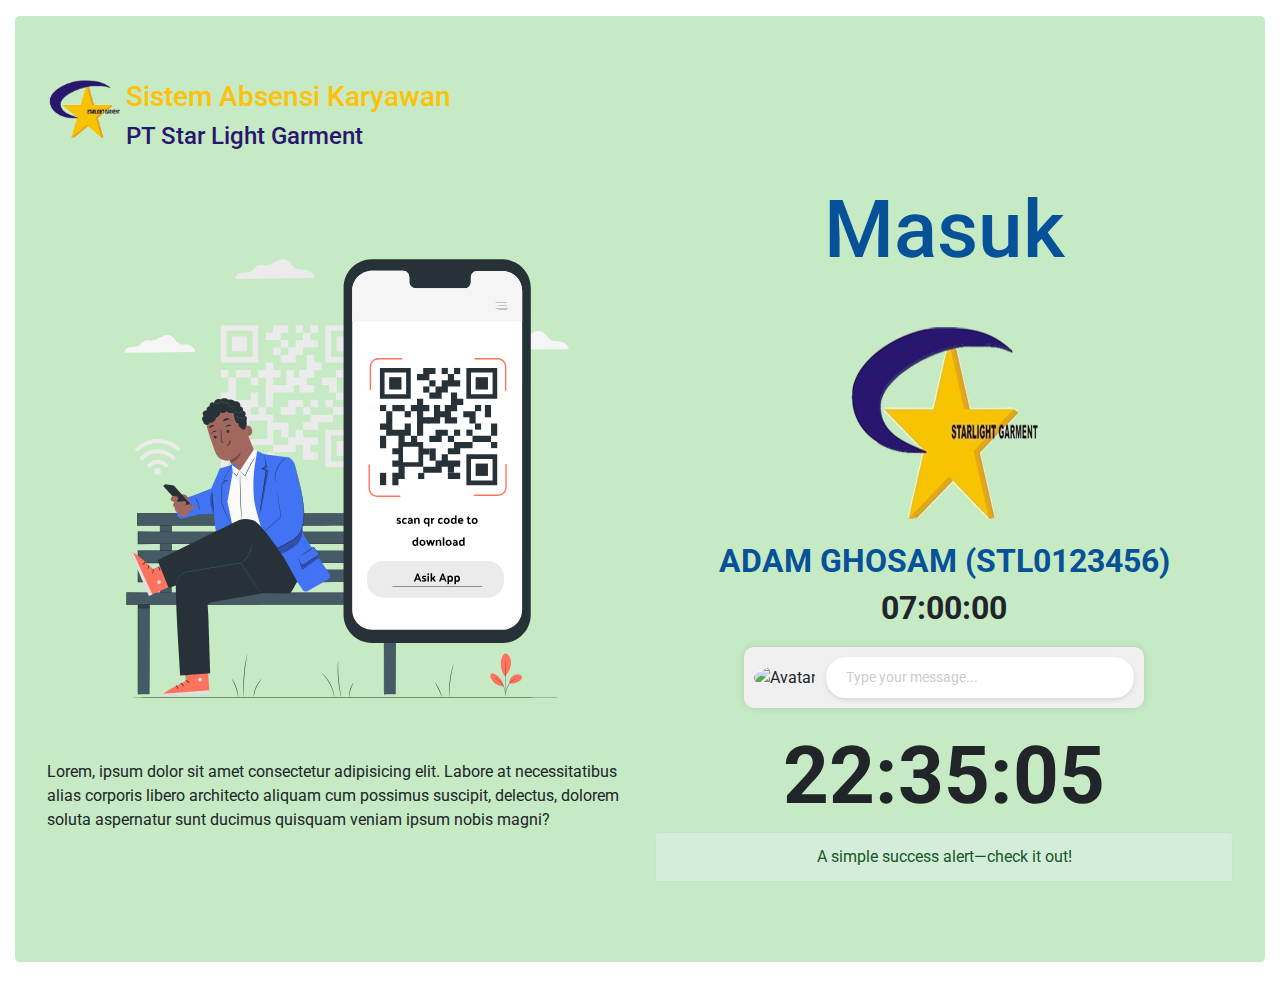
==== masuk.html @ 3e0e71f2 "tambah" ====
<!doctype html>
<html lang="en">
  <head>
    <!-- Required meta tags -->
    <meta charset="utf-8">
    <meta name="viewport" content="width=device-width, initial-scale=1, shrink-to-fit=no">

    <!-- Bootstrap CSS -->
    <link rel="stylesheet" href="assets/bootstrap/css/bootstrap.min.css" integrity="sha384-xOolHFLEh07PJGoPkLv1IbcEPTNtaed2xpHsD9ESMhqIYd0nLMwNLD69Npy4HI+N" crossorigin="anonymous">
    <link rel="stylesheet" href="style.css">
    <link href="https://fonts.googleapis.com/css2?family=Roboto:wght@400;500;700&display=swap" rel="stylesheet">

    <title>Absen-Masuk</title>
  </head>
  <body>
    <div class="container-fluid">
      <div class="jumbotron mt-3 bg-cus">
        <div class="media">
          <img src="assets/bootstrap/images/logo.png" width="75" height="60" class="d-inline-block align-top" alt="">
          <div class="media-body ml-1">
            <h3 class="mt-0 text-warning">Sistem Absensi Karyawan</h3>
            <h4 class="mt-0 pt-color">PT Star Light Garment</h4>
          </div>
        </div>
        <div class="row mt-4">
          <div class="col-md-6 mt-0">
            
            <img src="assets/bootstrap/images/vector.svg" width="100%" class="rounded float-left mt-0" alt="...">
            <p>Lorem, ipsum dolor sit amet consectetur adipisicing elit. Labore at necessitatibus alias corporis libero architecto aliquam cum possimus suscipit, delectus, dolorem soluta aspernatur sunt ducimus quisquam veniam ipsum nobis magni?</p>
          </div>
          <div class="col-md-6 text-center">
            <h1 class="masuk mb-5 mt-0">Masuk</h1>
            
            <img src="assets/bootstrap/images/logo.png" width="200" height="200" class="rounded" alt="">
            <h2 class="font-weight-bold text-cus uper mt-3">Adam Ghosam (STL0123456)</h2>
            <h2 class="font-weight-bold">07:00:00</h2>
        

            

            <div class="chat-container">
                <div class="chat-message">
                    <div class="avatar">
                        <img src="avatar.png" alt="Avatar">
                    </div>
                    <div class="message">
                        <input type="text" class="input-rounded" placeholder="Type your message...">
                    </div>
                </div>
            </div>
            
           
            <h1 class="font-weight-bold fsize clock" id="clock"></h1>

            <div class="alert alert-success" role="alert">
              A simple success alert—check it out!
            </div>
          </div>
        </div>
      </div>
    </div>

    <!-- Optional JavaScript; choose one of the two! -->
    <!-- Option 1: jQuery and Bootstrap Bundle (includes Popper) -->
    <script src="assets/bootstrap/js/bootstrap.bundle.min.js" integrity="sha384-DfXdz2htPH0lsSSs5nCTpuj/zy4C+OGpamoFVy38MVBnE+IbbVYUew+OrCXaRkfj" crossorigin="anonymous"></script>
    <script src="https://cdn.jsdelivr.net/npm/jquery@3.5.1/dist/jquery.slim.min.js" integrity="sha384-DfXdz2htPH0lsSSs5nCTpuj/zy4C+OGpamoFVy38MVBnE+IbbVYUew+OrCXaRkfj" crossorigin="anonymous"></script>
    <script src="assets/bootstrap/js/jam.js"></script>
</body>
</html>
---- style.css ----
.uper{
    text-transform: uppercase;

}
.bg-cus{
    background-color: #C5EAC4;
}
.text-cus{
    color: #065197;
}
.pt-color{
    color: #29166F;
}
.fsize {
    font-size: 5rem; /* Large font size */
  }
.masuk{
    text-align: center;
    font-size: 5rem;
    margin-top: 60px;
    margin-bottom: 10px;
    color: #065197;
}


body, .form-label, .btn {
    font-family: 'Roboto', sans-serif;
  }

  .input-container {
    position: relative;
    width: 300px; /* Lebar input container */
    margin-bottom: 20px; /* Jarak antar input */
}

.chat-container {
    width: 100%;
    max-width: 400px; /* Lebar maksimum chat container */
    margin: 20px auto; /* Margin atas bawah 20px, otomatis di tengah */
    padding: 10px;
    background-color: #f0f0f0; /* Warna latar belakang chat container */
    border-radius: 10px;
    box-shadow: 0 0 10px rgba(0, 0, 0, 0.1); /* Shadow untuk efek elevasi */
}

.chat-message {
    display: flex;
    align-items: center;
}

.avatar {
    margin-right: 10px; /* Jarak antara avatar dan pesan */
}

.avatar img {
    width: 40px; /* Ukuran avatar */
    height: 40px;
    border-radius: 50%; /* Lingkaran untuk avatar */
}

.message {
    flex: 1; /* Pesan mengambil sisa ruang */
}

.input-rounded {
    border: none;
    border-radius: 20px; /* Sudut melengkung untuk input */
    padding: 10px 20px; /* Penyesuaian padding */
    width: 100%; /* Lebar input */
    box-sizing: border-box; /* Untuk mempertahankan lebar total */
    font-size: 14px; /* Ukuran font */
    outline: none;
    background-color: #fff; /* Warna latar belakang input */
    box-shadow: 0 2px 5px rgba(0, 0, 0, 0.1); /* Shadow untuk efek elevasi */
}

.input-rounded::placeholder {
    color: #ccc; /* Warna placeholder */
}

.input-rounded:focus {
    border: 1px solid #5c9bea; /* Warna border saat fokus */
}
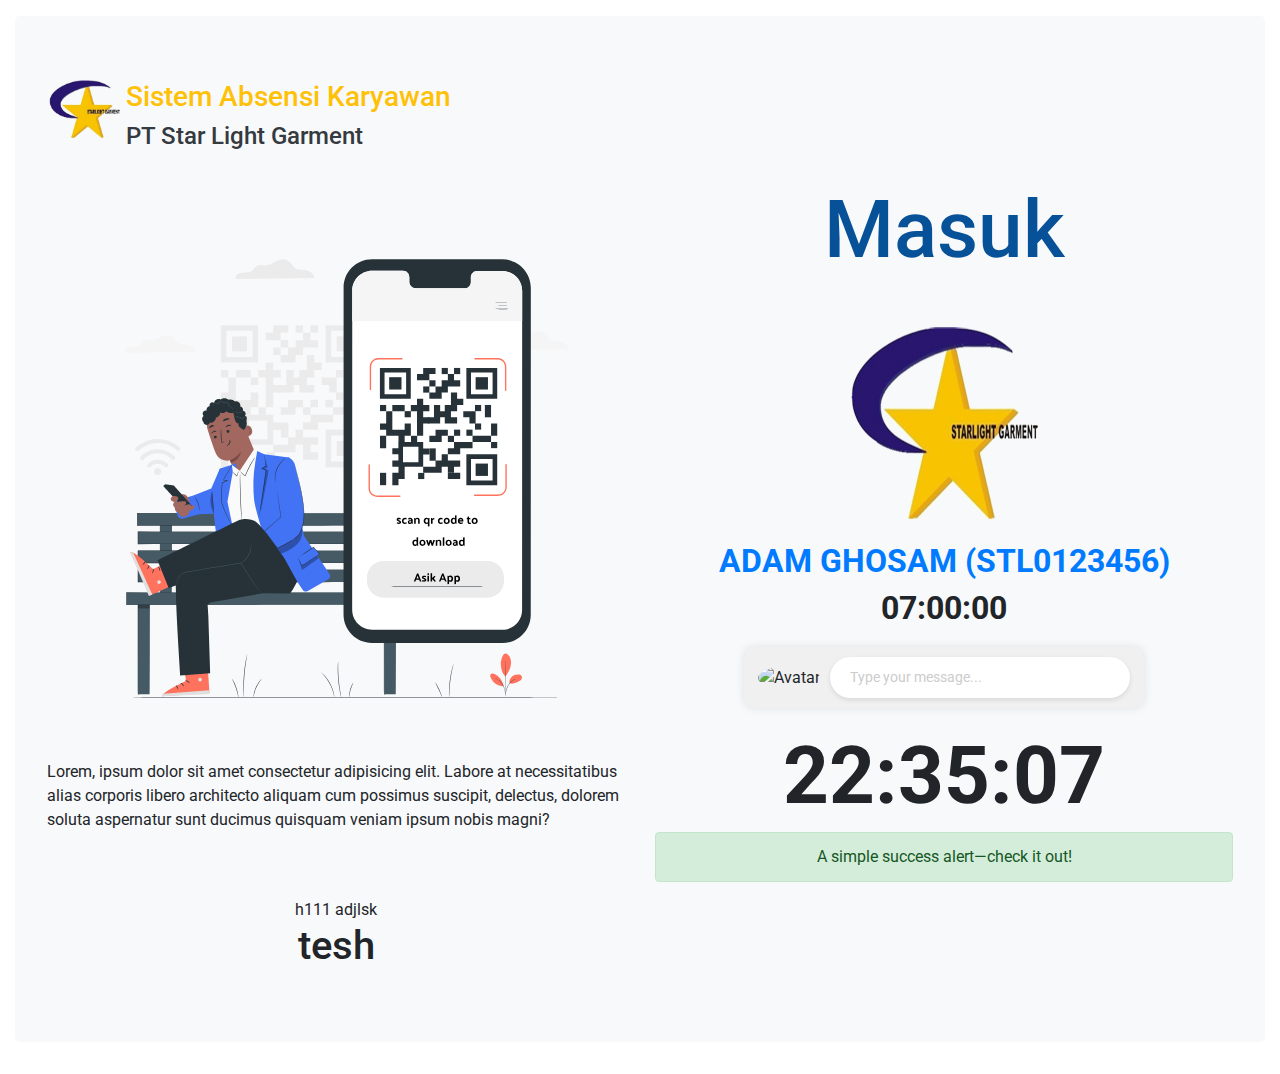
==== commit 76db8f8b: "satu" ====
--- a/masuk.html
+++ b/masuk.html
@@ -23,39 +23,39 @@
           </div>
         </div>
         <div class="row mt-4">
-          <div class="col-md-6 mt-0">
-            
-            <img src="assets/bootstrap/images/vector.svg" width="100%" class="rounded float-left mt-0" alt="...">
+          <div class="col-md-6 col-6 mt-0">
+            <img src="assets/bootstrap/images/vector.svg" class="img-fluid rounded float-left mt-0" alt="...">
             <p>Lorem, ipsum dolor sit amet consectetur adipisicing elit. Labore at necessitatibus alias corporis libero architecto aliquam cum possimus suscipit, delectus, dolorem soluta aspernatur sunt ducimus quisquam veniam ipsum nobis magni?</p>
           </div>
-          <div class="col-md-6 text-center">
+          <div class="col-md-6 col-6 text-center">
             <h1 class="masuk mb-5 mt-0">Masuk</h1>
-            
             <img src="assets/bootstrap/images/logo.png" width="200" height="200" class="rounded" alt="">
-            <h2 class="font-weight-bold text-cus uper mt-3">Adam Ghosam (STL0123456)</h2>
+            <h2 class="font-weight-bold text-cus upper mt-3">Adam Ghosam (STL0123456)</h2>
             <h2 class="font-weight-bold">07:00:00</h2>
-        
-
-            
 
             <div class="chat-container">
-                <div class="chat-message">
-                    <div class="avatar">
-                        <img src="avatar.png" alt="Avatar">
-                    </div>
-                    <div class="message">
-                        <input type="text" class="input-rounded" placeholder="Type your message...">
-                    </div>
+              <div class="chat-message">
+                <div class="avatar">
+                  <img src="avatar.png" alt="Avatar">
                 </div>
+                <div class="message">
+                  <input type="text" class="input-rounded" placeholder="Type your message...">
+                </div>
+              </div>
             </div>
-            
-           
+
             <h1 class="font-weight-bold fsize clock" id="clock"></h1>
 
             <div class="alert alert-success" role="alert">
               A simple success alert—check it out!
             </div>
           </div>
+
+        <div class="col-md-6 col-6 text-center">
+          h111
+          adjlsk
+          <h1>tesh</h1>
+        </div>
         </div>
       </div>
     </div>
@@ -65,5 +65,5 @@
     <script src="assets/bootstrap/js/bootstrap.bundle.min.js" integrity="sha384-DfXdz2htPH0lsSSs5nCTpuj/zy4C+OGpamoFVy38MVBnE+IbbVYUew+OrCXaRkfj" crossorigin="anonymous"></script>
     <script src="https://cdn.jsdelivr.net/npm/jquery@3.5.1/dist/jquery.slim.min.js" integrity="sha384-DfXdz2htPH0lsSSs5nCTpuj/zy4C+OGpamoFVy38MVBnE+IbbVYUew+OrCXaRkfj" crossorigin="anonymous"></script>
     <script src="assets/bootstrap/js/jam.js"></script>
-</body>
+  </body>
 </html>
--- a/style.css
+++ b/style.css
@@ -84,3 +84,104 @@
 
 
 
+/* Tambahkan CSS untuk membuat elemen-elemen responsif */
+
+.bg-cus {
+    background-color: #f8f9fa;
+  }
+  
+  .text-cus {
+    color: #007bff;
+  }
+  
+  .pt-color {
+    color: #343a40;
+  }
+  
+  .upper {
+    text-transform: uppercase;
+  }
+  
+  .fsize {
+    font-size: 5rem;
+  }
+  
+  .chat-container {
+    display: flex;
+    justify-content: center;
+    align-items: center;
+    margin-top: 20px;
+  }
+  
+  .chat-message {
+    display: flex;
+    align-items: center;
+  }
+  
+  .avatar {
+    margin-right: 10px;
+  }
+  
+  .avatar img {
+    width: 50px;
+    height: 50px;
+    border-radius: 50%;
+  }
+  
+  .message .input-rounded {
+    border-radius: 50px;
+    padding: 10px 20px;
+    width: 300px;
+  }
+
+  
+  /* Tambahkan CSS untuk membuat elemen-elemen responsif */
+
+.bg-cus {
+    background-color: #f8f9fa;
+  }
+  
+  .text-cus {
+    color: #007bff;
+  }
+  
+  .pt-color {
+    color: #343a40;
+  }
+  
+  .upper {
+    text-transform: uppercase;
+  }
+  
+  .fsize {
+    font-size: 5rem;
+  }
+  
+  .chat-container {
+    display: flex;
+    justify-content: center;
+    align-items: center;
+    margin-top: 20px;
+  }
+  
+  .chat-message {
+    display: flex;
+    align-items: center;
+  }
+  
+  .avatar {
+    margin-right: 10px;
+  }
+  
+  .avatar img {
+    width: 50px;
+    height: 50px;
+    border-radius: 50%;
+  }
+  
+  .message .input-rounded {
+    border-radius: 50px;
+    padding: 10px 20px;
+    width: 300px;
+  }
+  